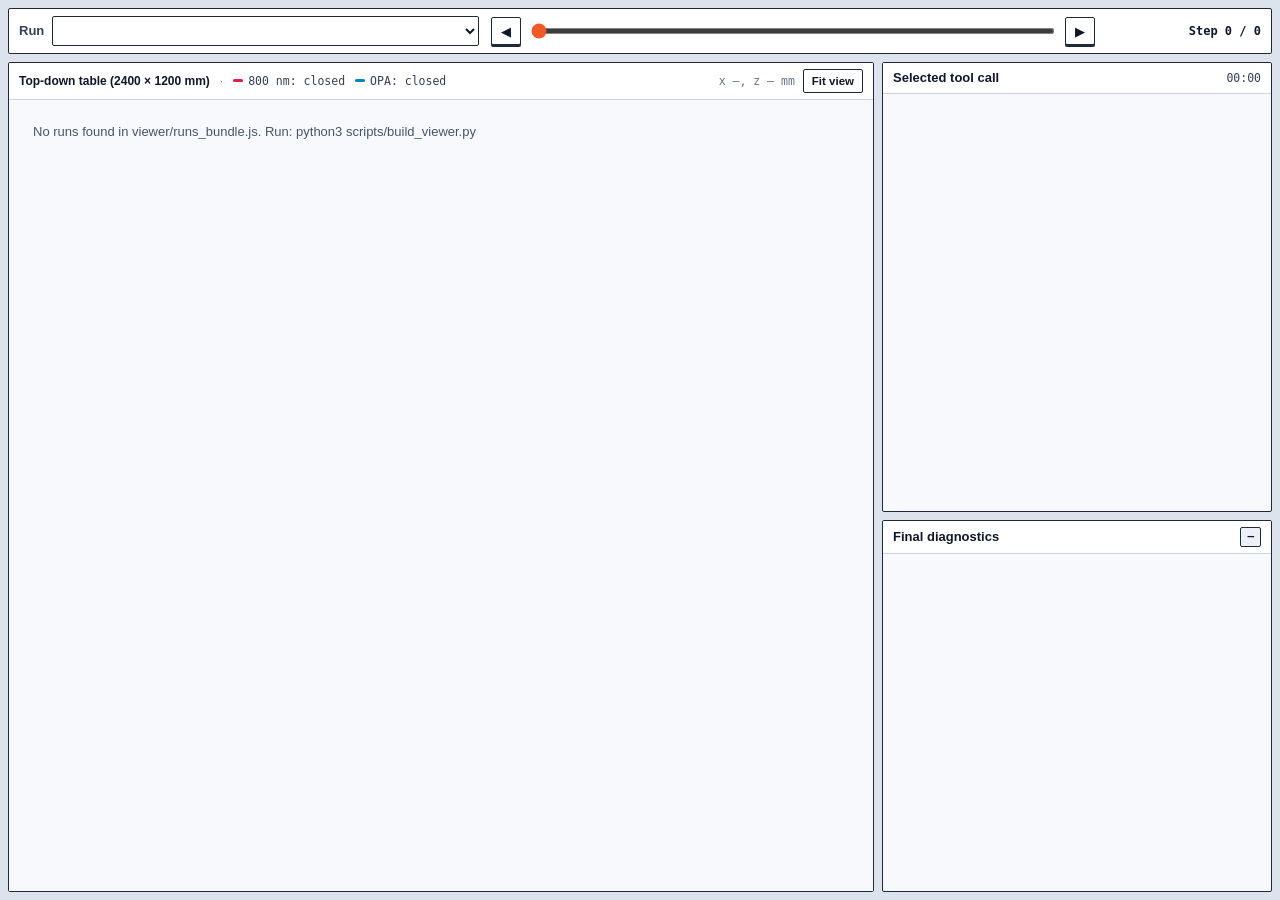
==== viewer/index.html @ 7310cb49 "handing over to juan" ====
<!doctype html>
<html lang="en">
<head>
  <meta charset="utf-8">
  <meta name="viewport" content="width=device-width, initial-scale=1">
  <title>GSS Run Replay</title>
  <link rel="stylesheet" href="styles.css">
</head>
<body>
  <div class="shell">
    <!-- Top bar: run selector + step slider -->
    <header class="topbar panel">
      <div class="topbar-run">
        <label class="field-label" for="runSelect">Run</label>
        <select id="runSelect" class="control select-run"></select>
      </div>

      <div class="topbar-slider">
        <button id="prevBtn" class="control btn-key" type="button" title="Previous step (Left arrow)">&#9664;</button>
        <input id="stepSlider" class="slider" type="range" min="0" max="0" value="0" step="1">
        <button id="nextBtn" class="control btn-key" type="button" title="Next step (Right arrow)">&#9654;</button>
        <div id="stepLabel" class="step-readout">Step 0 / 0</div>
      </div>
    </header>

    <!-- Main workspace: Left = Top-down optical table, Right = Selected tool call + Final diagnostics -->
    <main class="workspace">
      <section class="stage-panel panel">
        <div class="stage-bar">
          <div class="stage-legend">
            <span class="legend-title">Top-down table (2400 &times; 1200 mm)</span>
            <span class="legend-sep">&middot;</span>
            <span class="beam-key"><span class="swatch swatch-800"></span><span id="leg800">800 nm: closed</span></span>
            <span class="beam-key"><span class="swatch swatch-opa"></span><span id="legOpa">OPA: closed</span></span>
          </div>
          <div class="stage-tools">
            <span id="cursorReadout" class="coord-readout">x —, z — mm</span>
            <button id="fitBtn" class="control btn-sm" type="button" title="Reset zoom &amp; pan (R)">Fit view</button>
          </div>
        </div>
        <div class="canvas-wrap">
          <canvas id="tableCanvas"></canvas>
          <div id="partTooltip" class="tooltip" hidden></div>
        </div>
      </section>

      <aside class="side-col">
        <!-- Selected tool call -->
        <section class="call-panel panel">
          <div class="section-head">
            <h2 class="section-title">Selected tool call</h2>
            <span id="callTime" class="mono-meta">00:00</span>
          </div>
          <div id="callBody" class="call-body"></div>
        </section>

        <!-- Final diagnostics -->
        <section class="diag-panel panel">
          <div class="section-head">
            <h2 class="section-title">Final diagnostics</h2>
            <span id="endedBadge" class="badge">—</span>
          </div>
          <div id="diagMetrics" class="metrics-grid"></div>
          <div id="diagMeta" class="diag-meta"></div>
          <div id="diagTags" class="tags-list"></div>
        </section>
      </aside>
    </main>
  </div>

  <script src="runs_bundle.js"></script>
  <script src="app.js"></script>
</body>
</html>
---- viewer/styles.css ----
:root {
  --bg-chassis: #dde3ec;
  --bg-sheet: #f7f9fc;
  --bg-surface: #ffffff;
  --bg-subtle: #edf1f7;
  --ink: #0f172a;
  --ink-mid: #334155;
  --ink-muted: #64748b;
  --border: #1e293b;
  --border-soft: #cbd5e1;
  --accent: #f05a28;
  --beam-800: #e11d48;
  --beam-opa: #0284c7;
  --ok: #059669;
  --warn: #d97706;
  --err: #dc2626;
  --radius: 2px;
  --font-sans: -apple-system, BlinkMacSystemFont, "Inter", "Segoe UI", Roboto, sans-serif;
  --font-mono: ui-monospace, "SFMono-Regular", Menlo, Monaco, Consolas, monospace;
}

*, *::before, *::after {
  box-sizing: border-box;
}

html, body {
  margin: 0;
  padding: 0;
  height: 100%;
  background: var(--bg-chassis);
  color: var(--ink);
  font-family: var(--font-sans);
  font-size: 13px;
  line-height: 1.4;
  -webkit-font-smoothing: antialiased;
}

.shell {
  display: grid;
  grid-template-rows: auto 1fr;
  gap: 8px;
  height: 100vh;
  padding: 8px;
}

.panel {
  background: var(--bg-sheet);
  border: 1.5px solid var(--border);
  border-radius: var(--radius);
}

/* Top bar */
.topbar {
  display: flex;
  flex-wrap: wrap;
  align-items: center;
  justify-content: space-between;
  gap: 12px;
  padding: 7px 10px;
  background: var(--bg-surface);
}

.topbar-run {
  display: flex;
  align-items: center;
  gap: 8px;
  min-width: 280px;
  flex: 0 1 460px;
}

.field-label {
  font-weight: 600;
  color: var(--ink-mid);
  white-space: nowrap;
}

.control {
  font-family: inherit;
  font-size: 12.5px;
  color: var(--ink);
  background: var(--bg-surface);
  border: 1.5px solid var(--border);
  border-radius: var(--radius);
}

.select-run {
  width: 100%;
  height: 30px;
  padding: 0 8px;
  font-family: var(--font-mono);
  font-size: 12px;
  cursor: pointer;
}

.topbar-slider {
  display: flex;
  align-items: center;
  gap: 8px;
  flex: 1 1 420px;
}

.btn-key {
  width: 30px;
  height: 28px;
  padding: 0;
  display: inline-flex;
  align-items: center;
  justify-content: center;
  cursor: pointer;
  box-shadow: 0 2px 0 var(--border);
  transition: transform 60ms ease, box-shadow 60ms ease;
}

.btn-key:hover:not(:disabled),
.btn-sm:hover:not(:disabled) {
  background: var(--bg-subtle);
}

.btn-key:active:not(:disabled) {
  transform: translateY(2px);
  box-shadow: 0 0 0 var(--border);
}

.btn-key:disabled {
  opacity: 0.4;
  cursor: default;
  box-shadow: none;
}

.btn-sm {
  height: 24px;
  padding: 0 8px;
  font-size: 11.5px;
  font-weight: 600;
  cursor: pointer;
}

.slider {
  flex: 1 1 auto;
  height: 6px;
  accent-color: var(--accent);
  cursor: pointer;
}

.step-readout {
  min-width: 158px;
  text-align: right;
  font-family: var(--font-mono);
  font-size: 12px;
  font-weight: 600;
  color: var(--ink);
  white-space: nowrap;
}

/* Main workspace */
.workspace {
  display: grid;
  grid-template-columns: minmax(0, 1fr) 390px;
  gap: 8px;
  min-height: 0;
}

.stage-panel {
  display: grid;
  grid-template-rows: auto 1fr;
  min-height: 0;
  overflow: hidden;
}

.stage-bar {
  display: flex;
  align-items: center;
  justify-content: space-between;
  gap: 8px;
  padding: 6px 10px;
  background: var(--bg-surface);
  border-bottom: 1px solid var(--border-soft);
}

.stage-legend {
  display: flex;
  flex-wrap: wrap;
  align-items: center;
  gap: 10px;
  font-size: 12px;
}

.legend-title {
  font-weight: 600;
  color: var(--ink);
}

.legend-sep {
  color: var(--ink-muted);
}

.beam-key {
  display: inline-flex;
  align-items: center;
  gap: 5px;
  font-family: var(--font-mono);
  font-size: 11.5px;
  color: var(--ink-mid);
}

.swatch {
  width: 10px;
  height: 3px;
  display: inline-block;
  border-radius: var(--radius);
}

.swatch-800 { background: var(--beam-800); }
.swatch-opa { background: var(--beam-opa); }

.stage-tools {
  display: flex;
  align-items: center;
  gap: 8px;
}

.coord-readout {
  font-family: var(--font-mono);
  font-size: 11.5px;
  color: var(--ink-muted);
}

.canvas-wrap {
  position: relative;
  width: 100%;
  height: 100%;
  min-height: 0;
  background: var(--bg-sheet);
}

#tableCanvas {
  display: block;
  width: 100%;
  height: 100%;
  cursor: grab;
}

#tableCanvas:active {
  cursor: grabbing;
}

.tooltip {
  position: absolute;
  pointer-events: none;
  z-index: 10;
  padding: 5px 7px;
  background: var(--bg-surface);
  border: 1.5px solid var(--border);
  border-radius: var(--radius);
  font-family: var(--font-mono);
  font-size: 11px;
  color: var(--ink);
  white-space: pre;
  box-shadow: 2px 2px 0 rgba(15, 23, 42, 0.14);
}

/* Right column */
.side-col {
  display: grid;
  grid-template-rows: minmax(0, 1.15fr) minmax(0, 0.95fr);
  gap: 8px;
  min-height: 0;
}

.call-panel,
.diag-panel {
  display: flex;
  flex-direction: column;
  min-height: 0;
  overflow: hidden;
}

.section-head {
  display: flex;
  align-items: center;
  justify-content: space-between;
  gap: 8px;
  padding: 6px 10px;
  background: var(--bg-surface);
  border-bottom: 1px solid var(--border-soft);
}

.section-title {
  margin: 0;
  font-size: 13px;
  font-weight: 600;
  color: var(--ink);
}

.mono-meta {
  font-family: var(--font-mono);
  font-size: 11.5px;
  color: var(--ink-mid);
}

/* Selected tool call content */
.call-body {
  padding: 9px 10px;
  overflow-y: auto;
  display: flex;
  flex-direction: column;
  gap: 8px;
}

.call-header-card {
  display: flex;
  align-items: baseline;
  justify-content: space-between;
  gap: 8px;
  padding: 6px 8px;
  background: var(--bg-surface);
  border: 1px solid var(--border-soft);
  border-left: 3px solid var(--accent);
  border-radius: var(--radius);
}

.call-header-card.is-error {
  border-left-color: var(--err);
}

.call-header-card.is-submit {
  border-left-color: var(--ok);
}

.call-tool-name {
  font-family: var(--font-mono);
  font-size: 13px;
  font-weight: 700;
  color: var(--ink);
}

.call-delta {
  font-family: var(--font-mono);
  font-size: 11px;
  color: var(--ink-muted);
}

.kv-block {
  display: flex;
  flex-direction: column;
  gap: 3px;
}

.kv-label {
  font-size: 11.5px;
  font-weight: 600;
  color: var(--ink-mid);
}

.code-box {
  margin: 0;
  padding: 6px 8px;
  background: var(--bg-surface);
  border: 1px solid var(--border-soft);
  border-radius: var(--radius);
  font-family: var(--font-mono);
  font-size: 11.5px;
  line-height: 1.4;
  color: var(--ink);
  white-space: pre-wrap;
  word-break: break-word;
  max-height: 150px;
  overflow-y: auto;
}

.code-box.has-err {
  border-color: var(--err);
  color: #991b1b;
  background: #fef2f2;
}

.truth-strip {
  display: grid;
  grid-template-columns: repeat(4, minmax(0, 1fr));
  gap: 4px;
}

.truth-cell {
  padding: 4px 6px;
  background: var(--bg-surface);
  border: 1px solid var(--border-soft);
  border-radius: var(--radius);
}

.truth-cell .k {
  display: block;
  font-size: 10.5px;
  color: var(--ink-muted);
}

.truth-cell .v {
  font-family: var(--font-mono);
  font-size: 11.5px;
  font-weight: 600;
  color: var(--ink);
}

.scan-mini {
  width: 100%;
  height: 76px;
  display: block;
  background: var(--bg-surface);
  border: 1px solid var(--border-soft);
  border-radius: var(--radius);
}

/* Final diagnostics */
.badge {
  display: inline-block;
  padding: 1px 6px;
  font-family: var(--font-mono);
  font-size: 11px;
  font-weight: 600;
  border: 1px solid var(--border);
  border-radius: var(--radius);
  background: var(--bg-subtle);
}

.badge-ok {
  color: #065f46;
  background: #ecfdf5;
  border-color: #059669;
}

.badge-warn {
  color: #92400e;
  background: #fffbeb;
  border-color: #d97706;
}

.badge-err {
  color: #991b1b;
  background: #fef2f2;
  border-color: #dc2626;
}

.metrics-grid {
  display: grid;
  grid-template-columns: repeat(3, minmax(0, 1fr));
  gap: 5px;
  padding: 8px 10px 4px;
}

.metric-card {
  padding: 5px 7px;
  background: var(--bg-surface);
  border: 1px solid var(--border-soft);
  border-radius: var(--radius);
}

.metric-card.primary {
  border-color: var(--border);
}

.metric-k {
  font-size: 11px;
  color: var(--ink-muted);
}

.metric-v {
  font-family: var(--font-mono);
  font-size: 13px;
  font-weight: 700;
  color: var(--ink);
}

.diag-meta {
  padding: 2px 10px 6px;
  font-family: var(--font-mono);
  font-size: 11px;
  color: var(--ink-mid);
}

.tags-list {
  padding: 0 10px 8px;
  overflow-y: auto;
  display: flex;
  flex-direction: column;
  gap: 4px;
}

.tag-row {
  padding: 4px 6px;
  background: var(--bg-surface);
  border: 1px solid var(--border-soft);
  border-left: 3px solid var(--warn);
  border-radius: var(--radius);
  font-size: 11.5px;
}

.tag-name {
  font-family: var(--font-mono);
  font-weight: 700;
  color: var(--ink);
  margin-right: 6px;
}

.tag-why {
  color: var(--ink-mid);
}

@media (max-width: 960px) {
  .shell {
    height: auto;
    min-height: 100vh;
  }
  .workspace {
    grid-template-columns: 1fr;
  }
  .canvas-wrap {
    height: 440px;
  }
}
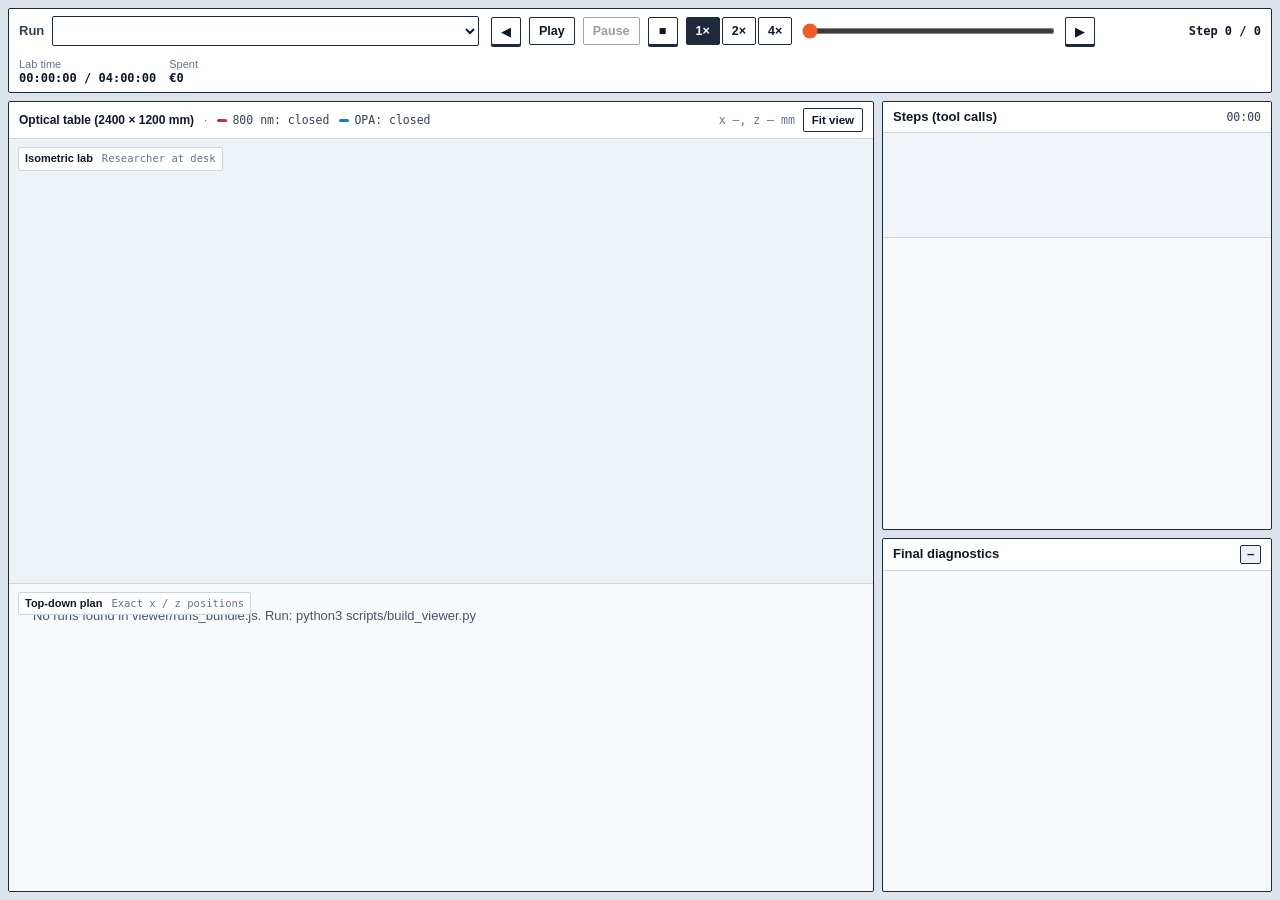
==== commit 8e30e5bd: "Add live run discovery and isometric replay controls" ====
--- a/viewer/index.html
+++ b/viewer/index.html
@@ -17,9 +17,21 @@
 
       <div class="topbar-slider">
         <button id="prevBtn" class="control btn-key" type="button" title="Previous step (Left arrow)">&#9664;</button>
+        <button id="playBtn" class="control btn-play" type="button" title="Play from this step">Play</button>
+        <button id="pauseBtn" class="control btn-play" type="button" title="Pause playback" disabled>Pause</button>
+        <button id="stopBtn" class="control btn-key" type="button" title="Stop and return to step 0">■</button>
+        <div class="speed-controls" role="group" aria-label="Playback speed">
+          <button class="control btn-speed is-active" type="button" data-speed="1" aria-pressed="true">1×</button>
+          <button class="control btn-speed" type="button" data-speed="2" aria-pressed="false">2×</button>
+          <button class="control btn-speed" type="button" data-speed="4" aria-pressed="false">4×</button>
+        </div>
         <input id="stepSlider" class="slider" type="range" min="0" max="0" value="0" step="1">
         <button id="nextBtn" class="control btn-key" type="button" title="Next step (Right arrow)">&#9654;</button>
         <div id="stepLabel" class="step-readout">Step 0 / 0</div>
+      </div>
+      <div class="run-counters" aria-live="off">
+        <div class="run-counter"><span>Lab time</span><strong id="labClock">00:00:00 / 04:00:00</strong></div>
+        <div class="run-counter"><span>Spent</span><strong id="moneyCounter">€0</strong></div>
       </div>
     </header>
 
@@ -28,7 +40,7 @@
       <section class="stage-panel panel">
         <div class="stage-bar">
           <div class="stage-legend">
-            <span class="legend-title">Top-down table (2400 &times; 1200 mm)</span>
+            <span class="legend-title">Optical table (2400 &times; 1200 mm)</span>
             <span class="legend-sep">&middot;</span>
             <span class="beam-key"><span class="swatch swatch-800"></span><span id="leg800">800 nm: closed</span></span>
             <span class="beam-key"><span class="swatch swatch-opa"></span><span id="legOpa">OPA: closed</span></span>
@@ -38,9 +50,16 @@
             <button id="fitBtn" class="control btn-sm" type="button" title="Reset zoom &amp; pan (R)">Fit view</button>
           </div>
         </div>
-        <div class="canvas-wrap">
-          <canvas id="tableCanvas"></canvas>
-          <div id="partTooltip" class="tooltip" hidden></div>
+        <div class="view-stack">
+          <div class="iso-wrap">
+            <div class="view-caption"><strong>Isometric lab</strong><span id="isoAction">Researcher at desk</span></div>
+            <canvas id="isoCanvas" aria-label="Fixed isometric view of the lab"></canvas>
+          </div>
+          <div class="canvas-wrap">
+            <div class="view-caption"><strong>Top-down plan</strong><span>Exact x / z positions</span></div>
+            <canvas id="tableCanvas" aria-label="Top-down optical table"></canvas>
+            <div id="partTooltip" class="tooltip" hidden></div>
+          </div>
         </div>
       </section>
 
@@ -48,9 +67,10 @@
         <!-- Selected tool call -->
         <section class="call-panel panel">
           <div class="section-head">
-            <h2 class="section-title">Selected tool call</h2>
+            <h2 class="section-title">Steps (tool calls)</h2>
             <span id="callTime" class="mono-meta">00:00</span>
           </div>
+          <div id="callList" class="call-list" aria-label="Tool call history"></div>
           <div id="callBody" class="call-body"></div>
         </section>
 
@@ -69,6 +89,7 @@
   </div>
 
   <script src="runs_bundle.js"></script>
+  <script src="render_iso.js"></script>
   <script src="app.js"></script>
 </body>
 </html>
--- a/viewer/styles.css
+++ b/viewer/styles.css
@@ -99,6 +99,60 @@
   flex: 1 1 420px;
 }
 
+.btn-play,
+.btn-speed {
+  height: 28px;
+  padding: 0 9px;
+  font-weight: 600;
+  cursor: pointer;
+  white-space: nowrap;
+}
+
+.btn-play:hover:not(:disabled),
+.btn-speed:hover:not(:disabled) {
+  background: var(--bg-subtle);
+}
+
+.btn-play:disabled {
+  opacity: 0.42;
+  cursor: default;
+}
+
+.speed-controls {
+  display: inline-flex;
+  gap: 2px;
+}
+
+.btn-speed.is-active {
+  color: var(--bg-surface);
+  background: var(--border);
+}
+
+.run-counters {
+  display: flex;
+  gap: 13px;
+  align-items: center;
+  flex: 0 0 auto;
+}
+
+.run-counter {
+  display: flex;
+  flex-direction: column;
+  min-width: 75px;
+  line-height: 1.2;
+}
+
+.run-counter span {
+  color: var(--ink-muted);
+  font-size: 11px;
+}
+
+.run-counter strong {
+  color: var(--ink);
+  font: 700 12px var(--font-mono);
+  white-space: nowrap;
+}
+
 .btn-key {
   width: 30px;
   height: 28px;
@@ -167,6 +221,55 @@
   overflow: hidden;
 }
 
+.view-stack {
+  display: grid;
+  grid-template-rows: minmax(0, 1.3fr) minmax(0, 0.9fr);
+  gap: 1px;
+  min-height: 0;
+  background: var(--border-soft);
+}
+
+.iso-wrap,
+.canvas-wrap {
+  position: relative;
+  min-height: 0;
+  overflow: hidden;
+}
+
+.iso-wrap {
+  background: #edf2f6;
+}
+
+.view-caption {
+  position: absolute;
+  top: 8px;
+  left: 9px;
+  z-index: 2;
+  display: flex;
+  gap: 9px;
+  align-items: baseline;
+  padding: 3px 6px;
+  background: rgba(255, 255, 255, 0.91);
+  border: 1px solid var(--border-soft);
+  border-radius: var(--radius);
+  pointer-events: none;
+}
+
+.view-caption strong {
+  font-size: 11px;
+}
+
+.view-caption span {
+  color: var(--ink-muted);
+  font: 10.5px var(--font-mono);
+}
+
+#isoCanvas {
+  display: block;
+  width: 100%;
+  height: 100%;
+}
+
 .stage-bar {
   display: flex;
   align-items: center;
@@ -226,10 +329,8 @@
 }
 
 .canvas-wrap {
-  position: relative;
   width: 100%;
   height: 100%;
-  min-height: 0;
   background: var(--bg-sheet);
 }
 
@@ -299,6 +400,53 @@
 }
 
 /* Selected tool call content */
+.call-list {
+  position: relative;
+  flex: 0 0 105px;
+  overflow-y: auto;
+  border-bottom: 1px solid var(--border-soft);
+  background: #f1f5f9;
+}
+
+.call-list-row {
+  display: grid;
+  grid-template-columns: 36px minmax(0, 1fr) 48px;
+  gap: 6px;
+  align-items: center;
+  width: 100%;
+  min-height: 25px;
+  padding: 3px 9px;
+  border: 0;
+  border-bottom: 1px solid #dbe4ed;
+  background: transparent;
+  color: var(--ink-mid);
+  font: 11px var(--font-mono);
+  text-align: left;
+  cursor: pointer;
+}
+
+.call-list-row:hover,
+.call-list-row:focus-visible {
+  background: #e1ebf3;
+}
+
+.call-list-row.is-active {
+  background: #d4e3ef;
+  box-shadow: inset 3px 0 0 var(--accent);
+  color: var(--ink);
+}
+
+.call-list-row strong {
+  overflow: hidden;
+  text-overflow: ellipsis;
+  white-space: nowrap;
+  font-weight: 600;
+}
+
+.call-list-row time {
+  text-align: right;
+}
+
 .call-body {
   padding: 9px 10px;
   overflow-y: auto;
@@ -513,6 +661,49 @@
     grid-template-columns: 1fr;
   }
   .canvas-wrap {
-    height: 440px;
-  }
-}
+    height: auto;
+  }
+  .view-stack {
+    min-height: 670px;
+  }
+}
+
+@media (max-width: 620px) {
+  .topbar-run,
+  .topbar-slider {
+    flex-basis: 100%;
+  }
+  .topbar-slider {
+    flex-wrap: wrap;
+    gap: 5px;
+  }
+  .slider {
+    order: 2;
+    flex-basis: 100%;
+  }
+  .step-readout {
+    order: 3;
+    flex-basis: 100%;
+    min-width: 0;
+    text-align: right;
+  }
+  .stage-bar {
+    flex-direction: column;
+    align-items: stretch;
+  }
+  .stage-legend {
+    gap: 4px 9px;
+  }
+  .legend-title {
+    flex-basis: 100%;
+  }
+  .legend-sep {
+    display: none;
+  }
+  .stage-tools {
+    justify-content: space-between;
+  }
+  .coord-readout {
+    white-space: nowrap;
+  }
+}
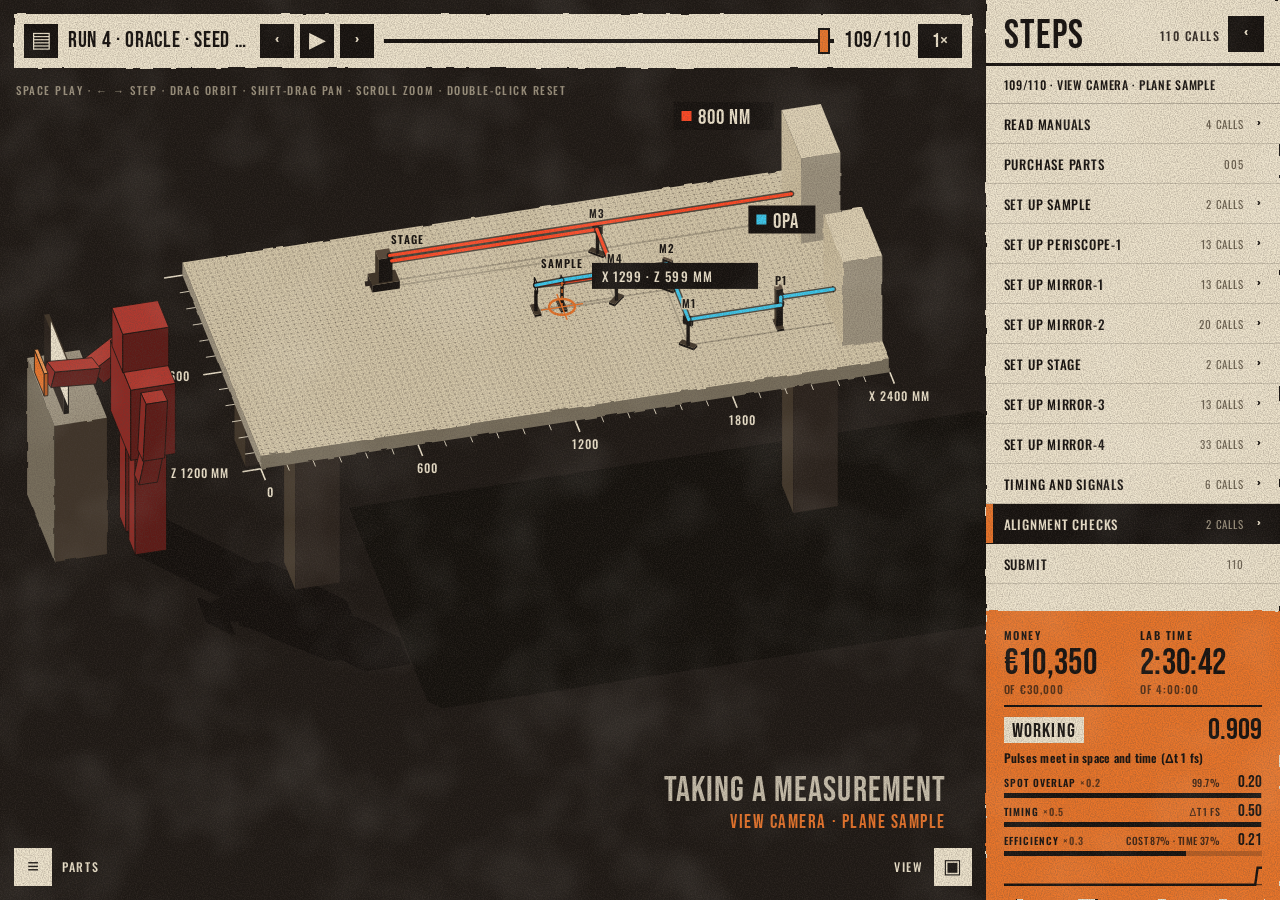
==== commit 3d87266e: "Publish the viewer on GitHub Pages; tag runs graded by an earlier scorer Co-Authored-By: Claude Opus" ====
--- a/viewer/index.html
+++ b/viewer/index.html
@@ -1,95 +1,11 @@
 <!doctype html>
+<!-- Pages entry point: forwards to the viewer, keeping any query string (?run=, ?step=, camera). -->
 <html lang="en">
 <head>
   <meta charset="utf-8">
-  <meta name="viewport" content="width=device-width, initial-scale=1">
-  <title>GSS Run Replay</title>
-  <link rel="stylesheet" href="styles.css">
+  <title>Optical bench viewer</title>
+  <meta http-equiv="refresh" content="0; url=prototype.html">
+  <script>location.replace('prototype.html' + location.search + location.hash);</script>
 </head>
-<body>
-  <div class="shell">
-    <!-- Top bar: run selector + step slider -->
-    <header class="topbar panel">
-      <div class="topbar-run">
-        <label class="field-label" for="runSelect">Run</label>
-        <select id="runSelect" class="control select-run"></select>
-      </div>
-
-      <div class="topbar-slider">
-        <button id="prevBtn" class="control btn-key" type="button" title="Previous step (Left arrow)">&#9664;</button>
-        <button id="playBtn" class="control btn-play" type="button" title="Play from this step">Play</button>
-        <button id="pauseBtn" class="control btn-play" type="button" title="Pause playback" disabled>Pause</button>
-        <button id="stopBtn" class="control btn-key" type="button" title="Stop and return to step 0">■</button>
-        <div class="speed-controls" role="group" aria-label="Playback speed">
-          <button class="control btn-speed is-active" type="button" data-speed="1" aria-pressed="true">1×</button>
-          <button class="control btn-speed" type="button" data-speed="2" aria-pressed="false">2×</button>
-          <button class="control btn-speed" type="button" data-speed="4" aria-pressed="false">4×</button>
-        </div>
-        <input id="stepSlider" class="slider" type="range" min="0" max="0" value="0" step="1">
-        <button id="nextBtn" class="control btn-key" type="button" title="Next step (Right arrow)">&#9654;</button>
-        <div id="stepLabel" class="step-readout">Step 0 / 0</div>
-      </div>
-      <div class="run-counters" aria-live="off">
-        <div class="run-counter"><span>Lab time</span><strong id="labClock">00:00:00 / 04:00:00</strong></div>
-        <div class="run-counter"><span>Spent</span><strong id="moneyCounter">€0</strong></div>
-      </div>
-    </header>
-
-    <!-- Main workspace: Left = Top-down optical table, Right = Selected tool call + Final diagnostics -->
-    <main class="workspace">
-      <section class="stage-panel panel">
-        <div class="stage-bar">
-          <div class="stage-legend">
-            <span class="legend-title">Optical table (2400 &times; 1200 mm)</span>
-            <span class="legend-sep">&middot;</span>
-            <span class="beam-key"><span class="swatch swatch-800"></span><span id="leg800">800 nm: closed</span></span>
-            <span class="beam-key"><span class="swatch swatch-opa"></span><span id="legOpa">OPA: closed</span></span>
-          </div>
-          <div class="stage-tools">
-            <span id="cursorReadout" class="coord-readout">x —, z — mm</span>
-            <button id="fitBtn" class="control btn-sm" type="button" title="Reset zoom &amp; pan (R)">Fit view</button>
-          </div>
-        </div>
-        <div class="view-stack">
-          <div class="iso-wrap">
-            <div class="view-caption"><strong>Isometric lab</strong><span id="isoAction">Researcher at desk</span></div>
-            <canvas id="isoCanvas" aria-label="Fixed isometric view of the lab"></canvas>
-          </div>
-          <div class="canvas-wrap">
-            <div class="view-caption"><strong>Top-down plan</strong><span>Exact x / z positions</span></div>
-            <canvas id="tableCanvas" aria-label="Top-down optical table"></canvas>
-            <div id="partTooltip" class="tooltip" hidden></div>
-          </div>
-        </div>
-      </section>
-
-      <aside class="side-col">
-        <!-- Selected tool call -->
-        <section class="call-panel panel">
-          <div class="section-head">
-            <h2 class="section-title">Steps (tool calls)</h2>
-            <span id="callTime" class="mono-meta">00:00</span>
-          </div>
-          <div id="callList" class="call-list" aria-label="Tool call history"></div>
-          <div id="callBody" class="call-body"></div>
-        </section>
-
-        <!-- Final diagnostics -->
-        <section class="diag-panel panel">
-          <div class="section-head">
-            <h2 class="section-title">Final diagnostics</h2>
-            <span id="endedBadge" class="badge">—</span>
-          </div>
-          <div id="diagMetrics" class="metrics-grid"></div>
-          <div id="diagMeta" class="diag-meta"></div>
-          <div id="diagTags" class="tags-list"></div>
-        </section>
-      </aside>
-    </main>
-  </div>
-
-  <script src="runs_bundle.js"></script>
-  <script src="render_iso.js"></script>
-  <script src="app.js"></script>
-</body>
+<body style="background:#16120F;color:#EDE3CC;font-family:sans-serif"><a href="prototype.html" style="color:#E8742A">Open the viewer</a></body>
 </html>
